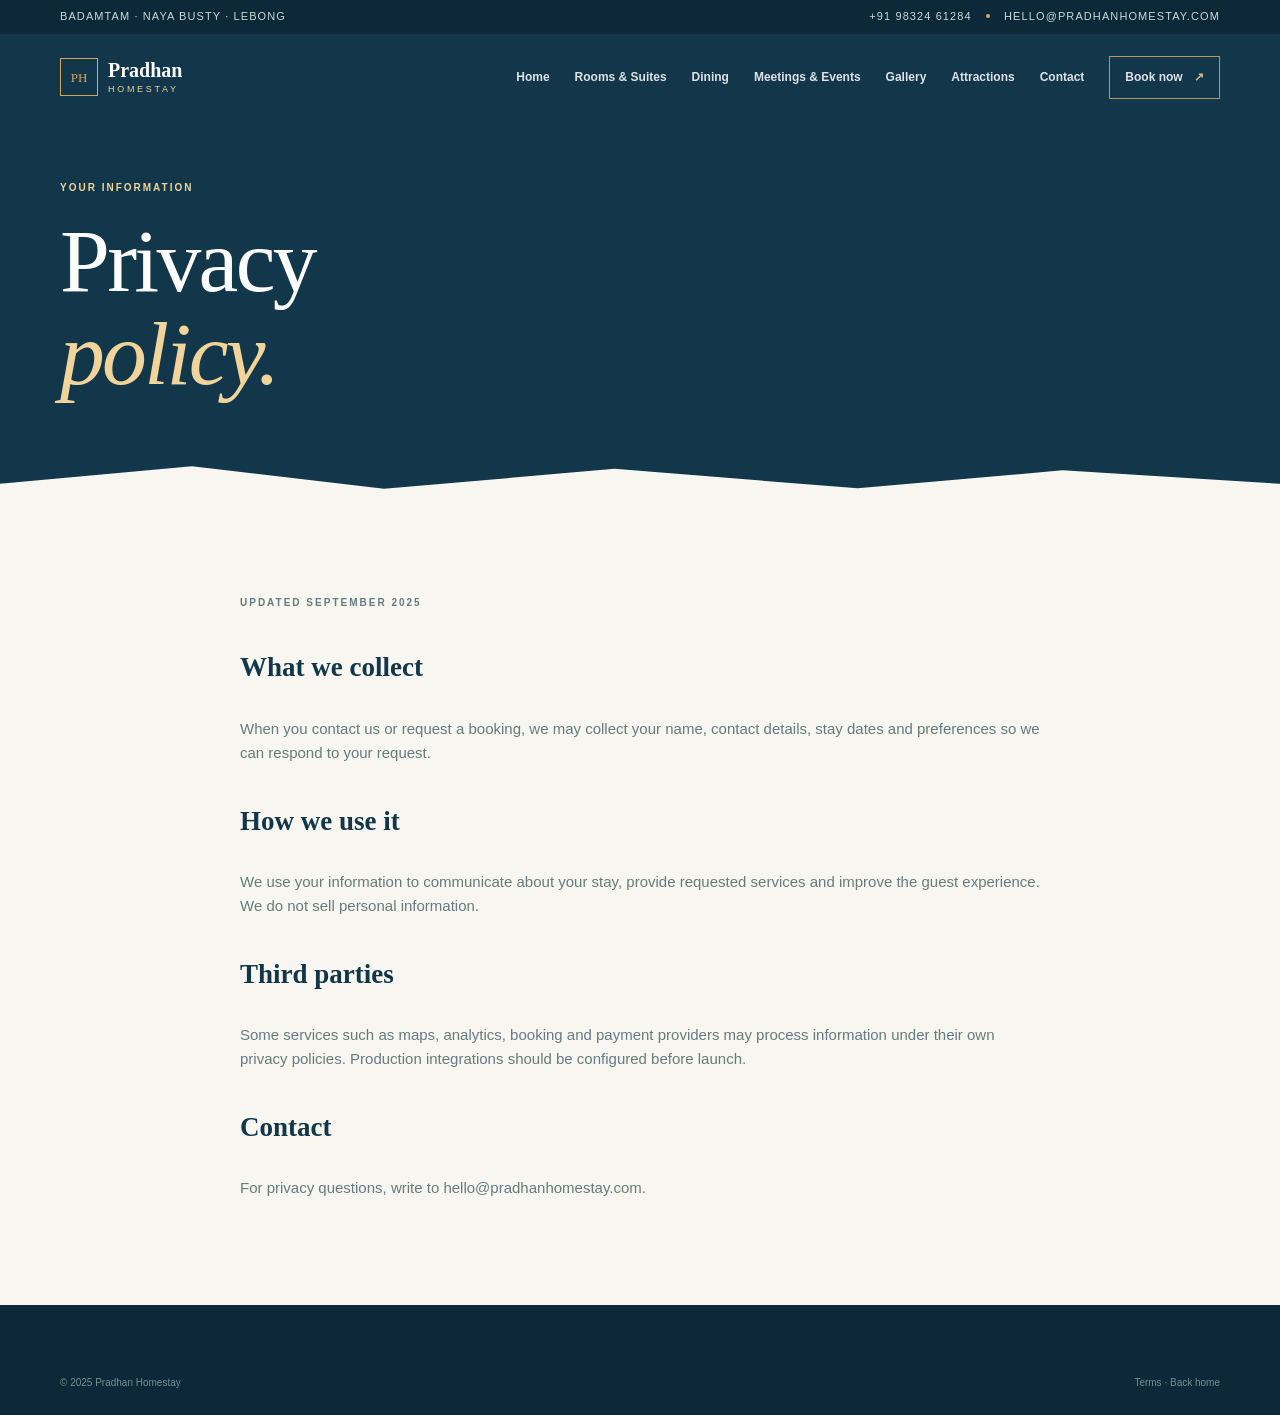
==== privacy.html @ ff5a9ce6 "Create Pradhan Homestay website" ====
<!doctype html><html lang="en"><head><meta charset="UTF-8"><meta name="viewport" content="width=device-width,initial-scale=1"><title>Privacy Policy | Pradhan Homestay</title><link rel="stylesheet" href="styles.css"><script defer src="script.js"></script></head><body><header class="site-header" data-header><div class="topbar"><div class="container topbar-inner"><span>Badamtam · Naya Busty · Lebong</span><span>+91 98324 61284 <i></i> hello@pradhanhomestay.com</span></div></div><div class="container nav-wrap"><a class="brand" href="index.html"><span class="brand-mark">PH</span><span><b>Pradhan</b><small>Homestay</small></span></a><button class="menu-toggle" aria-label="Open navigation" aria-expanded="false" data-menu-toggle><span></span><span></span></button><nav class="site-nav" data-nav><a href="index.html">Home</a><a href="rooms.html">Rooms & Suites</a><a href="dining.html">Dining</a><a href="events.html">Meetings & Events</a><a href="gallery.html">Gallery</a><a href="attractions.html">Attractions</a><a href="contact.html">Contact</a><a class="nav-cta" href="index.html#booking">Book now <span>↗</span></a></nav></div></header><main><section class="page-hero"><div class="container"><p class="eyebrow light">Your information</p><h1>Privacy<br><em>policy.</em></h1></div></section><section class="content-section"><div class="container text-page"><p class="eyebrow">Updated September 2025</p><h3>What we collect</h3><p>When you contact us or request a booking, we may collect your name, contact details, stay dates and preferences so we can respond to your request.</p><h3>How we use it</h3><p>We use your information to communicate about your stay, provide requested services and improve the guest experience. We do not sell personal information.</p><h3>Third parties</h3><p>Some services such as maps, analytics, booking and payment providers may process information under their own privacy policies. Production integrations should be configured before launch.</p><h3>Contact</h3><p>For privacy questions, write to hello@pradhanhomestay.com.</p></div></section></main><footer class="site-footer"><div class="container footer-bottom" style="margin-top:0;border:0;padding-top:0"><span>© 2025 Pradhan Homestay</span><span><a href="terms.html">Terms</a> · <a href="index.html">Back home</a></span></div></footer></body></html>
---- styles.css ----
:root{--ink:#12364a;--ink-deep:#0d2939;--blue:#2e6378;--mist:#e8f0ed;--paper:#f8f6f0;--gold:#d6a75d;--gold-light:#f0d49a;--coral:#d77f64;--line:rgba(18,54,74,.16);--shadow:0 22px 55px rgba(13,41,57,.12);--serif:'Fraunces',Georgia,serif;--sans:'DM Sans',Arial,sans-serif}*{box-sizing:border-box}html{scroll-behavior:smooth}body{margin:0;background:var(--paper);color:var(--ink);font-family:var(--sans);font-size:15px;line-height:1.6}a{color:inherit;text-decoration:none}button,input,select,textarea{font:inherit}button{cursor:pointer}.container{width:min(1160px,calc(100% - 48px));margin:auto}.skip-link{position:absolute;left:-9999px}.skip-link:focus{left:20px;top:20px;background:#fff;padding:10px;z-index:100}.topbar{background:var(--ink-deep);color:#c9d9d8;font-size:11px;letter-spacing:.1em;text-transform:uppercase}.topbar-inner{display:flex;justify-content:space-between;padding:8px 0}.topbar i{display:inline-block;width:4px;height:4px;background:var(--gold);border-radius:50%;margin:0 10px 2px}.site-header{position:absolute;z-index:10;top:0;left:0;right:0;color:#fff}.nav-wrap{display:flex;align-items:center;justify-content:space-between;padding:22px 0}.brand{display:inline-flex;align-items:center;gap:10px;line-height:1}.brand-mark{display:grid;place-items:center;width:38px;height:38px;border:1px solid var(--gold);color:var(--gold);font-family:var(--serif);font-size:13px}.brand b,.brand small{display:block}.brand b{font-family:var(--serif);font-size:20px;font-weight:600}.brand small{color:var(--gold-light);font-size:9px;letter-spacing:.3em;text-transform:uppercase;margin-top:5px}.site-nav{display:flex;align-items:center;gap:25px;font-size:12px;font-weight:600}.site-nav>a{opacity:.86}.site-nav>a:hover,.site-nav>a.active{color:var(--gold-light);opacity:1}.nav-cta{border:1px solid var(--gold);padding:11px 15px!important;color:#fff!important}.nav-cta span{color:var(--gold-light);margin-left:8px}.menu-toggle{display:none;background:none;border:0;color:#fff}.hero{height:730px;min-height:660px;position:relative;overflow:hidden;background:#173d50;color:#fff}.hero-image{position:absolute;inset:0;background-size:cover;background-position:center;opacity:0;transition:opacity 1.2s ease,transform 6s ease}.hero-image.is-active{opacity:1;transform:scale(1.04)}.hero-image-one{background-image:linear-gradient(90deg,rgba(9,34,47,.8),rgba(9,34,47,.18)),url('https://images.unsplash.com/photo-1500534623283-312aade485b7?auto=format&fit=crop&w=1800&q=85')}.hero-image-two{background-image:linear-gradient(90deg,rgba(9,34,47,.8),rgba(9,34,47,.18)),url('https://images.unsplash.com/photo-1464822759023-fed622ff2c3b?auto=format&fit=crop&w=1800&q=85')}.hero-image-three{background-image:linear-gradient(90deg,rgba(9,34,47,.78),rgba(9,34,47,.18)),url('https://images.unsplash.com/photo-1519681393784-d120267933ba?auto=format&fit=crop&w=1800&q=85')}.hero-paper{position:absolute;bottom:-1px;left:0;width:100%;height:100px;clip-path:polygon(0 55%,8% 35%,19% 61%,31% 22%,40% 50%,51% 28%,63% 63%,73% 35%,83% 57%,93% 28%,100% 46%,100% 100%,0 100%)}.hero-paper-back{background:rgba(221,236,231,.7);bottom:-16px}.hero-paper-front{background:var(--paper);height:75px;clip-path:polygon(0 46%,12% 68%,22% 35%,34% 65%,44% 28%,55% 55%,67% 34%,79% 64%,90% 35%,100% 58%,100% 100%,0 100%)}.hero-content{position:relative;padding-top:205px;z-index:2}.eyebrow{margin:0 0 18px;color:var(--blue);font-size:10px;font-weight:700;letter-spacing:.2em;text-transform:uppercase}.eyebrow.light{color:var(--gold-light)}h1,h2,h3,p{margin-top:0}h1,h2{font-family:var(--serif);font-weight:500;letter-spacing:-.03em;line-height:1.04}h1{font-size:clamp(48px,7vw,92px);max-width:760px;margin-bottom:23px}h2{font-size:clamp(38px,5vw,65px);margin-bottom:20px}h1 em,h2 em{color:var(--gold-light);font-style:italic}h2 em{color:var(--coral)}.hero-copy{color:#dbe7e5;max-width:415px;font-size:16px}.button-row{display:flex;align-items:center;gap:26px;margin-top:30px}.button{display:inline-flex;align-items:center;justify-content:center;gap:15px;padding:14px 19px;border:1px solid transparent;font-size:12px;font-weight:700;letter-spacing:.02em;transition:.25s}.button span{font-size:16px}.button-gold{background:var(--gold);color:var(--ink-deep)}.button-gold:hover{background:#f0c879;transform:translateY(-2px)}.button-outline{border-color:var(--ink);color:var(--ink)}.button-outline:hover{background:var(--ink);color:#fff}.text-link{font-size:12px;font-weight:700}.text-link span{color:var(--coral);font-size:18px;margin-left:7px}.text-link.light{color:#fff}.text-link.light span{color:var(--gold-light)}.hero-meta{position:absolute;z-index:2;bottom:35px;left:50%;transform:translateX(-50%);display:flex;justify-content:space-between;color:#dce9e6;font-size:11px;letter-spacing:.12em}.hero-meta i{width:70px;height:1px;background:var(--gold);display:inline-block;margin:0 12px 3px}.hero-meta button{background:none;border:0;color:#fff;font-size:11px;letter-spacing:.12em;text-transform:uppercase}.hero-meta button span{color:var(--gold);font-size:18px;margin-left:10px}.section-pad{padding:105px 0}.intro{background:var(--paper)}.intro-grid,.split-grid,.booking-grid,.trust-grid{display:grid;grid-template-columns:1fr 1fr;gap:80px;align-items:center}.intro-copy{max-width:490px}.lead{font-family:var(--serif);font-size:24px;line-height:1.35}.intro-copy>p:not(.lead){color:#59717a}.intro-copy .text-link{display:inline-block;margin-top:12px}.feature-band{background:var(--mist)}.section-heading{display:flex;justify-content:space-between;align-items:end;margin-bottom:46px}.section-note{max-width:190px;color:#658087;font-size:13px;margin:0}.feature-grid{display:grid;grid-template-columns:repeat(3,1fr);gap:18px}.feature-card{background:#fff;padding:30px;min-height:320px;position:relative;border:1px solid rgba(18,54,74,.08)}.feature-card-dark{background:var(--ink);color:#fff}.feature-number{position:absolute;right:24px;top:23px;color:var(--coral);font-size:11px;font-weight:700}.feature-icon{color:var(--gold);font-size:33px;margin-bottom:40px}.feature-card h3{font-family:var(--serif);font-size:24px;line-height:1.15;font-weight:600;max-width:190px}.feature-card p{color:#6c8085;font-size:13px;max-width:240px}.feature-card-dark p{color:#b8cdca}.feature-card a{position:absolute;bottom:28px;font-size:11px;font-weight:700}.feature-card a:hover{color:var(--coral)}.split-grid{gap:0}.story-image{height:540px;margin-right:0;position:relative;background:url('https://images.unsplash.com/photo-1464278533981-50106e6176b1?auto=format&fit=crop&w=1000&q=85') center/cover}.story-image:after{content:'';position:absolute;inset:20px -20px -20px 20px;border:1px solid var(--gold);z-index:-1}.story-content{padding:40px 0 40px 100px}.story-content h2{max-width:480px}.story-content>p:not(.eyebrow){color:#60777c;max-width:410px}.distance-list{display:flex;gap:28px;margin:35px 0}.distance-list div{display:flex;flex-direction:column}.distance-list strong{font-family:var(--serif);font-size:25px;color:var(--ink)}.distance-list span{font-size:10px;text-transform:uppercase;letter-spacing:.07em;color:#71878b;max-width:80px}.stay-section{background:#fff}.room-preview-grid{display:grid;grid-template-columns:1fr 1fr;gap:20px}.room-photo{height:390px;background-size:cover;background-position:center;position:relative}.room-photo-one{background-image:linear-gradient(0deg,rgba(13,41,57,.55),transparent 50%),url('https://images.unsplash.com/photo-1600607687920-4e2a09cf159d?auto=format&fit=crop&w=1000&q=85')}.room-photo-two{background-image:linear-gradient(0deg,rgba(13,41,57,.55),transparent 50%),url('https://images.unsplash.com/photo-1618221195710-dd6b41faaea6?auto=format&fit=crop&w=1000&q=85')}.room-photo span{position:absolute;bottom:20px;left:20px;color:#fff;font-size:11px}.room-info{display:flex;justify-content:space-between;padding:18px 0}.room-info h3{font-family:var(--serif);font-size:24px;margin:0}.room-info p{margin:3px 0 0;color:#73878b;font-size:12px}.room-info>span{color:var(--coral);font-weight:700}.attractions-strip{background:var(--mist)}.attraction-row{display:grid;grid-template-columns:repeat(3,1fr);gap:20px}.attraction-image{height:220px;background:center/cover}.attraction-one{background-image:url('https://images.unsplash.com/photo-1524498250077-390f9e378fc0?auto=format&fit=crop&w=700&q=85')}.attraction-two{background-image:url('https://images.unsplash.com/photo-1548013146-72479768bada?auto=format&fit=crop&w=700&q=85')}.attraction-three{background-image:url('https://images.unsplash.com/photo-1533050487297-09b450131914?auto=format&fit=crop&w=700&q=85')}.attraction-row article>div:last-child{padding:16px 0}.attraction-row span{color:var(--coral);font-size:10px;font-weight:700;text-transform:uppercase;letter-spacing:.1em}.attraction-row h3{font-family:var(--serif);font-size:23px;margin:5px 0}.booking-section{background:var(--ink);color:#fff}.booking-grid{align-items:start}.booking-grid h2{font-size:58px}.booking-grid>div>p:not(.eyebrow){color:#b9ceca;max-width:280px}.booking-form{background:#e8f0ed;color:var(--ink);padding:36px}.form-row{display:grid;grid-template-columns:1fr 1fr;gap:17px}.booking-form label{display:block;font-size:10px;font-weight:700;text-transform:uppercase;letter-spacing:.08em;margin-bottom:18px}.booking-form input,.booking-form select{display:block;width:100%;margin-top:7px;border:0;border-bottom:1px solid #9db2b1;background:transparent;padding:9px 0;color:var(--ink);outline:none}.booking-form .button{margin-top:8px;width:100%;border:0}.form-message{font-size:12px;color:var(--blue);margin:15px 0 0}.trust-section{background:var(--paper)}blockquote{margin:0;font-family:var(--serif);font-size:26px;line-height:1.35;max-width:490px}cite{display:block;font:12px var(--sans);font-style:normal;color:#718388;margin-top:20px}.trust-badges{display:flex;gap:35px}.trust-badges span{font-family:var(--serif);font-size:28px;color:var(--gold)}.trust-badges small{display:block;font:10px var(--sans);color:#718388;letter-spacing:.08em;text-transform:uppercase;margin-top:5px}.site-footer{background:var(--ink-deep);color:#d3e0dd;padding:70px 0 24px}.footer-grid{display:grid;grid-template-columns:1.4fr .8fr .8fr 1.2fr;gap:55px}.footer-brand{margin-bottom:18px}.footer-grid>div>p:not(.footer-label){color:#8ca7a8;font-size:13px}.socials{display:flex;gap:8px}.socials a{display:grid;place-items:center;width:30px;height:30px;border:1px solid #4a6970;font-size:11px}.footer-label{color:var(--gold-light);font-size:10px;text-transform:uppercase;letter-spacing:.15em}.footer-grid>div>a:not(.brand){display:block;color:#a8c0bd;font-size:12px;margin:10px 0}.footer-grid>div>a:hover{color:#fff}.footer-small{font-size:12px!important}.newsletter{display:flex;border-bottom:1px solid #648080;margin-top:19px}.newsletter input{width:100%;padding:10px 0;background:none;border:0;color:#fff;outline:0;font-size:12px}.newsletter button{color:var(--gold);background:none;border:0;font-size:20px}.footer-bottom{border-top:1px solid #2c4b55;margin-top:55px;padding-top:20px;display:flex;justify-content:space-between;color:#749093;font-size:10px}.footer-bottom a:hover{color:#fff}.footer-bottom b{color:var(--gold)}.whatsapp{position:fixed;right:22px;bottom:22px;z-index:20;width:48px;height:48px;border-radius:50%;display:grid;place-items:center;background:#268b71;color:#fff;box-shadow:0 8px 25px #12364a55;font-size:12px;font-weight:700}.page-hero{background:var(--ink);color:#fff;padding:180px 0 105px;position:relative;overflow:hidden}.page-hero:after{content:'';position:absolute;bottom:-1px;left:0;width:100%;height:50px;background:var(--paper);clip-path:polygon(0 55%,15% 20%,30% 65%,48% 25%,67% 64%,83% 28%,100% 55%,100% 100%,0 100%)}.page-hero h1{max-width:720px;margin-bottom:0}.page-hero h1 em{color:var(--gold-light)}.page-hero p:not(.eyebrow){max-width:480px;color:#bdd0cd}.content-section{padding:90px 0}.page-intro{max-width:720px;margin-bottom:55px}.page-intro h2{font-size:50px}.page-intro p{color:#647c82}.table-wrap{overflow-x:auto}.feature-table{width:100%;border-collapse:collapse;background:#fff}.feature-table th,.feature-table td{text-align:left;padding:18px 20px;border-bottom:1px solid var(--line);font-size:13px}.feature-table th{font-size:10px;text-transform:uppercase;letter-spacing:.1em;color:var(--blue);background:var(--mist)}.feature-table tr:last-child td{border:0}.room-detail{display:grid;grid-template-columns:.8fr 1.2fr;gap:55px;align-items:start;padding:35px 0 65px;border-top:1px solid var(--line)}.room-detail-image{height:310px;background:center/cover}.room-detail-image.superior{background-image:url('https://images.unsplash.com/photo-1611892440504-42a792e24d32?auto=format&fit=crop&w=900&q=85')}.room-detail-image.deluxe{background-image:url('https://images.unsplash.com/photo-1590490360182-c33d57733427?auto=format&fit=crop&w=900&q=85')}.room-detail-image.premium{background-image:url('https://images.unsplash.com/photo-1566665797739-1674de7a421a?auto=format&fit=crop&w=900&q=85')}.room-detail-image.suite{background-image:url('https://images.unsplash.com/photo-1582719478250-c89cae4dc85b?auto=format&fit=crop&w=900&q=85')}.room-detail h3{font-family:var(--serif);font-size:34px;margin:0 0 6px}.room-detail p{color:#6e8185}.pill-list{display:flex;flex-wrap:wrap;gap:8px;margin:20px 0}.pill{border:1px solid var(--line);padding:7px 11px;color:var(--blue);font-size:11px}.gallery-grid{display:grid;grid-template-columns:repeat(4,1fr);gap:14px}.gallery-grid figure{margin:0;height:255px;overflow:hidden;position:relative;background:#dfe9e4}.gallery-grid figure:nth-child(3n+1){height:320px}.gallery-grid img{width:100%;height:100%;object-fit:cover;transition:transform .5s}.gallery-grid figure:hover img{transform:scale(1.05)}.gallery-grid figcaption{position:absolute;left:14px;bottom:12px;color:#fff;font-size:11px;text-shadow:0 1px 7px #000}.lightbox{position:fixed;inset:0;background:#092431ee;z-index:50;display:none;place-items:center;padding:30px}.lightbox.open{display:grid}.lightbox img{max-height:85vh;max-width:90vw}.lightbox button{position:absolute;right:25px;top:20px;color:#fff;background:none;border:0;font-size:30px}.service-grid,.offer-grid{display:grid;grid-template-columns:repeat(3,1fr);gap:18px}.service-card,.offer-card{background:#fff;padding:28px;border:1px solid var(--line)}.service-card .feature-icon{margin-bottom:15px}.service-card h3,.offer-card h3{font-family:var(--serif);font-size:24px}.service-card p,.offer-card p{color:#6a8085;font-size:13px}.contact-grid{display:grid;grid-template-columns:.8fr 1.2fr;gap:70px}.contact-detail{display:flex;gap:18px;padding:20px 0;border-top:1px solid var(--line)}.contact-detail strong{font-family:var(--serif);font-size:20px;font-weight:500}.contact-detail span{display:block;color:#71878b;font-size:12px}.contact-form{background:var(--mist);padding:35px}.contact-form .form-row{margin-bottom:12px}.contact-form textarea{width:100%;min-height:110px;border:0;border-bottom:1px solid #9db2b1;background:transparent;resize:vertical;margin:7px 0 18px;outline:0}.map{width:100%;height:300px;border:0;filter:saturate(.8)}.text-page{max-width:800px}.text-page h3{font-family:var(--serif);font-size:27px;margin-top:35px}.text-page p,.text-page li{color:#657b80}.text-page ul{padding-left:20px}@media(max-width:900px){.site-nav{gap:13px}.site-nav>a{font-size:11px}.story-content{padding-left:55px}.footer-grid{gap:25px}.intro-grid,.trust-grid{gap:40px}}@media(max-width:720px){.container{width:min(100% - 36px,560px)}.topbar{display:none}.nav-wrap{padding:18px 0}.menu-toggle{display:block}.menu-toggle span{display:block;width:25px;height:2px;background:#fff;margin:6px}.site-nav{position:absolute;top:73px;left:18px;right:18px;display:none;flex-direction:column;align-items:stretch;gap:0;background:var(--ink-deep);padding:12px 20px;box-shadow:var(--shadow)}.site-nav.open{display:flex}.site-nav>a{padding:11px 0}.nav-cta{text-align:center;margin:8px 0}.hero{height:690px}.hero-content{padding-top:155px}.hero-meta{bottom:20px}.section-pad{padding:72px 0}.intro-grid,.split-grid,.booking-grid,.trust-grid,.contact-grid{grid-template-columns:1fr;gap:30px}.feature-grid,.attraction-row,.service-grid,.offer-grid{grid-template-columns:1fr}.section-heading{align-items:start;gap:20px;flex-direction:column;margin-bottom:30px}.story-image{height:350px}.story-content{padding:20px 0}.distance-list{gap:16px}.room-preview-grid{grid-template-columns:1fr}.room-photo{height:300px}.booking-grid h2{font-size:48px}.booking-form{padding:24px 20px}.trust-badges{justify-content:space-between}.footer-grid{grid-template-columns:1fr 1fr;gap:32px}.footer-grid>div:first-child,.footer-grid>div:last-child{grid-column:span 2}.footer-bottom{gap:12px;flex-wrap:wrap}.page-hero{padding:140px 0 85px}.page-hero h1{font-size:54px}.content-section{padding:65px 0}.page-intro h2{font-size:39px}.room-detail{grid-template-columns:1fr;gap:25px;padding-bottom:45px}.room-detail-image{height:250px}.gallery-grid{grid-template-columns:1fr 1fr}.gallery-grid figure,.gallery-grid figure:nth-child(3n+1){height:190px}.contact-form .form-row{grid-template-columns:1fr}.hero-paper{height:70px}}
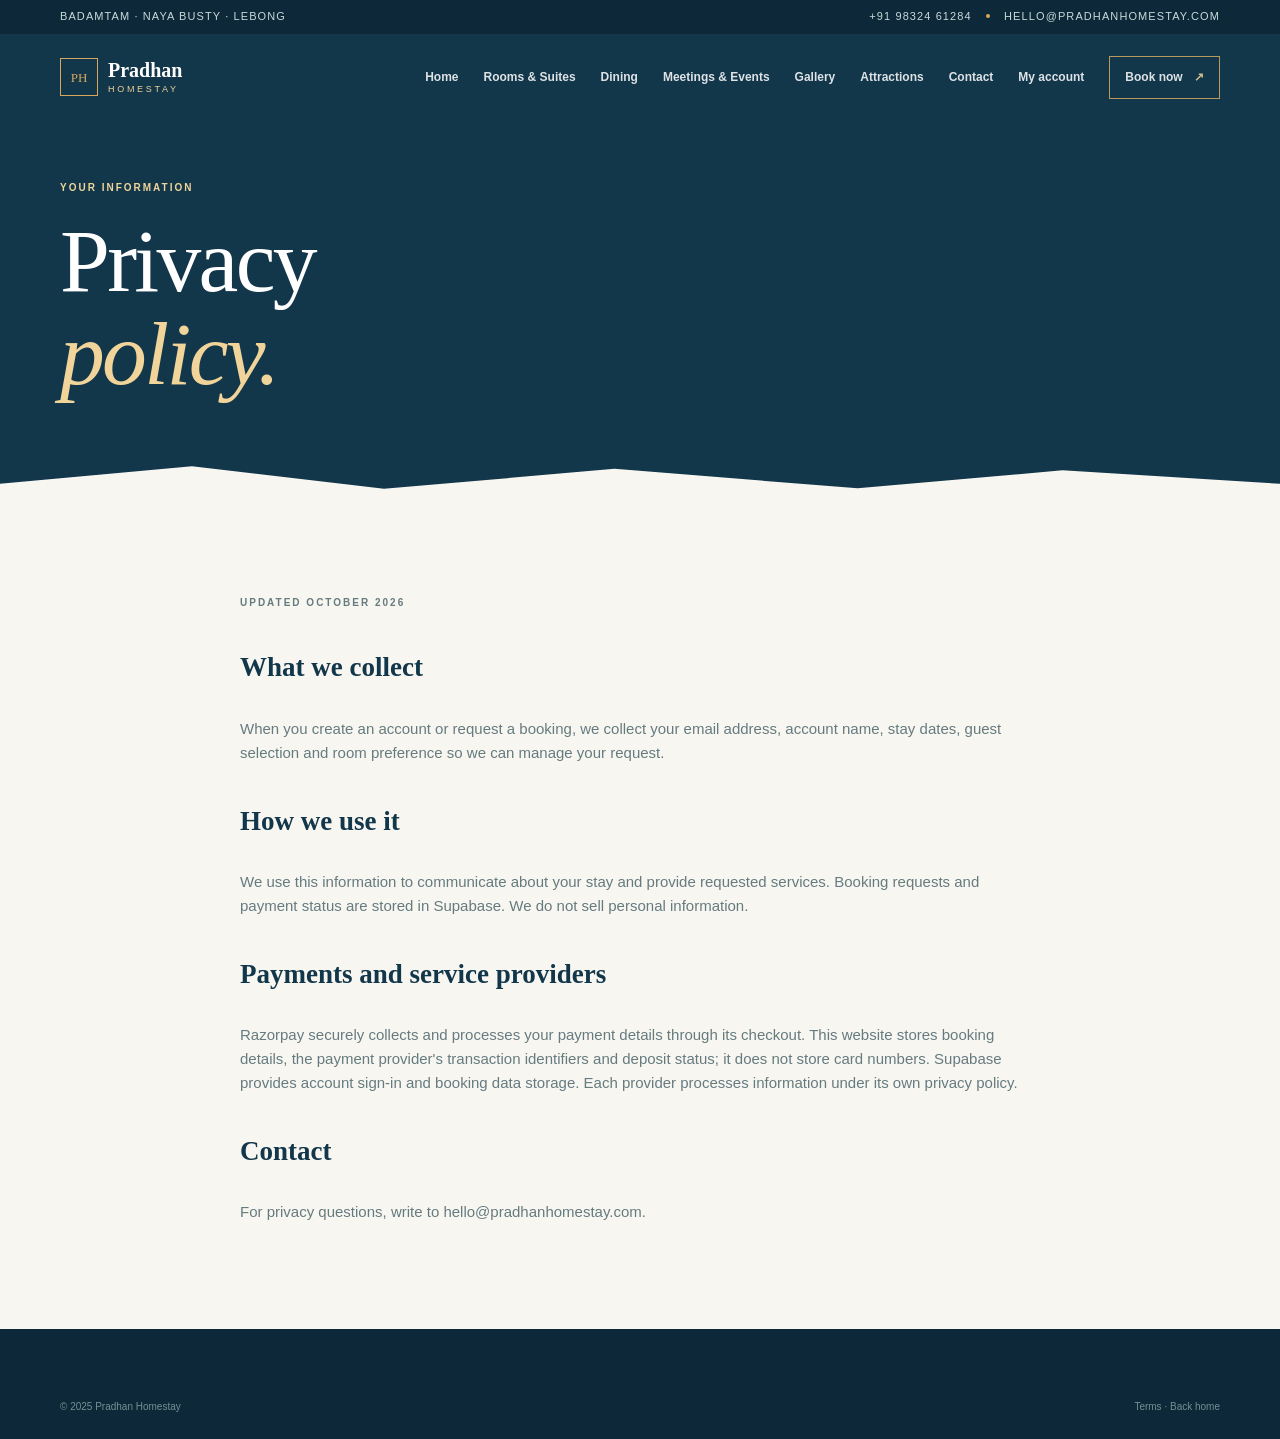
==== commit 602702ee: "Add login and payment system Add Supabase sign-in, guest booking accounts, and Razorpay deposit chec" ====
--- a/privacy.html
+++ b/privacy.html
@@ -1 +1 @@
-<!doctype html><html lang="en"><head><meta charset="UTF-8"><meta name="viewport" content="width=device-width,initial-scale=1"><title>Privacy Policy | Pradhan Homestay</title><link rel="stylesheet" href="styles.css"><script defer src="script.js"></script></head><body><header class="site-header" data-header><div class="topbar"><div class="container topbar-inner"><span>Badamtam · Naya Busty · Lebong</span><span>+91 98324 61284 <i></i> hello@pradhanhomestay.com</span></div></div><div class="container nav-wrap"><a class="brand" href="index.html"><span class="brand-mark">PH</span><span><b>Pradhan</b><small>Homestay</small></span></a><button class="menu-toggle" aria-label="Open navigation" aria-expanded="false" data-menu-toggle><span></span><span></span></button><nav class="site-nav" data-nav><a href="index.html">Home</a><a href="rooms.html">Rooms & Suites</a><a href="dining.html">Dining</a><a href="events.html">Meetings & Events</a><a href="gallery.html">Gallery</a><a href="attractions.html">Attractions</a><a href="contact.html">Contact</a><a class="nav-cta" href="index.html#booking">Book now <span>↗</span></a></nav></div></header><main><section class="page-hero"><div class="container"><p class="eyebrow light">Your information</p><h1>Privacy<br><em>policy.</em></h1></div></section><section class="content-section"><div class="container text-page"><p class="eyebrow">Updated September 2025</p><h3>What we collect</h3><p>When you contact us or request a booking, we may collect your name, contact details, stay dates and preferences so we can respond to your request.</p><h3>How we use it</h3><p>We use your information to communicate about your stay, provide requested services and improve the guest experience. We do not sell personal information.</p><h3>Third parties</h3><p>Some services such as maps, analytics, booking and payment providers may process information under their own privacy policies. Production integrations should be configured before launch.</p><h3>Contact</h3><p>For privacy questions, write to hello@pradhanhomestay.com.</p></div></section></main><footer class="site-footer"><div class="container footer-bottom" style="margin-top:0;border:0;padding-top:0"><span>© 2025 Pradhan Homestay</span><span><a href="terms.html">Terms</a> · <a href="index.html">Back home</a></span></div></footer></body></html>+<!doctype html><html lang="en"><head><meta charset="UTF-8"><meta name="viewport" content="width=device-width,initial-scale=1"><title>Privacy Policy | Pradhan Homestay</title><link rel="stylesheet" href="styles.css"><script defer src="script.js"></script></head><body><header class="site-header" data-header><div class="topbar"><div class="container topbar-inner"><span>Badamtam · Naya Busty · Lebong</span><span>+91 98324 61284 <i></i> hello@pradhanhomestay.com</span></div></div><div class="container nav-wrap"><a class="brand" href="index.html"><span class="brand-mark">PH</span><span><b>Pradhan</b><small>Homestay</small></span></a><button class="menu-toggle" aria-label="Open navigation" aria-expanded="false" data-menu-toggle><span></span><span></span></button><nav class="site-nav" data-nav><a href="index.html">Home</a><a href="rooms.html">Rooms & Suites</a><a href="dining.html">Dining</a><a href="events.html">Meetings & Events</a><a href="gallery.html">Gallery</a><a href="attractions.html">Attractions</a><a href="contact.html">Contact</a><a class="nav-cta" href="index.html#booking">Book now <span>↗</span></a></nav></div></header><main><section class="page-hero"><div class="container"><p class="eyebrow light">Your information</p><h1>Privacy<br><em>policy.</em></h1></div></section><section class="content-section"><div class="container text-page"><p class="eyebrow">Updated October 2026</p><h3>What we collect</h3><p>When you create an account or request a booking, we collect your email address, account name, stay dates, guest selection and room preference so we can manage your request.</p><h3>How we use it</h3><p>We use this information to communicate about your stay and provide requested services. Booking requests and payment status are stored in Supabase. We do not sell personal information.</p><h3>Payments and service providers</h3><p>Razorpay securely collects and processes your payment details through its checkout. This website stores booking details, the payment provider's transaction identifiers and deposit status; it does not store card numbers. Supabase provides account sign-in and booking data storage. Each provider processes information under its own privacy policy.</p><h3>Contact</h3><p>For privacy questions, write to hello@pradhanhomestay.com.</p></div></section></main><footer class="site-footer"><div class="container footer-bottom" style="margin-top:0;border:0;padding-top:0"><span>© 2025 Pradhan Homestay</span><span><a href="terms.html">Terms</a> · <a href="index.html">Back home</a></span></div></footer></body></html>
